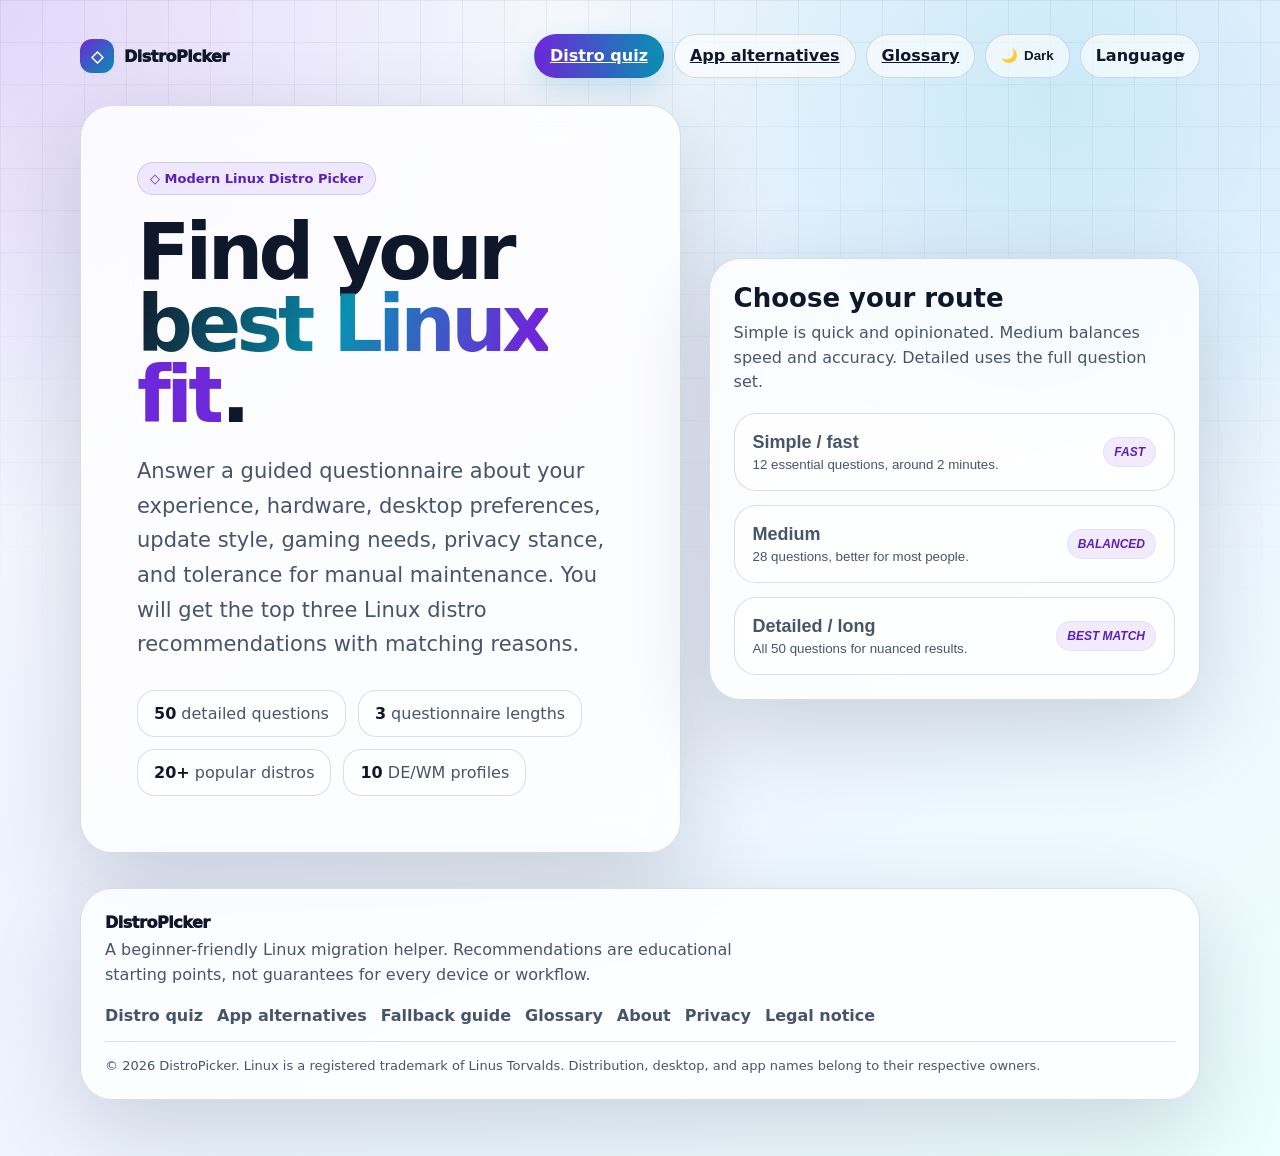
==== index.html @ f14f1df2 "updated root directory" ====
<!doctype html>
<html lang="en">
<head>
  <meta charset="utf-8" />
  <meta name="viewport" content="width=device-width, initial-scale=1" />
  <title data-i18n="index.title">Linux Distro Helper</title>
  <script src="js/theme-init.js"></script>
  <link rel="stylesheet" href="css/index.css" />
  <link rel="stylesheet" href="css/theme.css?v=20260524-language-card-clickable" />
  <script src="js/i18n.js?v=20260524-live-locales" defer></script>
  <script src="js/theme.js" defer></script>
  <script src="js/index.js" defer></script>
</head>
<body>
  <main class="shell">
    <nav class="nav">
      <a class="brand" href="index.html"><span class="mark">◇</span><span data-i18n="common.brand">DistroPicker</span></a>
      <div class="nav-links">
        <a class="btn primary" href="index.html" data-i18n="common.distro_quiz">Distro quiz</a>
        <a class="btn" href="html/alternatives.html" data-i18n="common.app_alternatives">App alternatives</a>
        <a class="btn" href="html/glossary.html" data-i18n="common.glossary">Glossary</a>
      
        <button class="btn theme-toggle" type="button" data-theme-toggle aria-label="Switch theme" data-i18n-attr-aria-label="common.switch_theme"><span class="theme-icon" aria-hidden="true">☀️</span><span class="theme-label" data-i18n="common.theme">Theme</span></button><label class="btn language-toggle"><span data-i18n="common.language_label">Language</span><select class="language-select" data-language-select aria-label="Language"><option value="en">English</option><option value="de">Deutsch</option></select></label></div>
    </nav>

    <section id="home" class="hero">
      <div class="intro glass">
        <div class="eyebrow" data-i18n="index.eyebrow">◇ Modern Linux Distro Picker</div>
        <h1 data-i18n-html="index.hero_title">Find your <span class="gradient">best Linux fit</span>.</h1>
        <p class="lead" data-i18n="index.lead">Answer a guided questionnaire about your experience, hardware, desktop preferences, update style, gaming needs, privacy stance, and tolerance for manual maintenance. You will get the top three Linux distro recommendations with matching reasons.</p>
        <div class="stats">
          <div class="stat"><strong>50</strong> <span data-i18n="index.stat_questions">detailed questions</span></div>
          <div class="stat"><strong>3</strong> <span data-i18n="index.stat_lengths">questionnaire lengths</span></div>
          <div class="stat"><strong>20+</strong> <span data-i18n="index.stat_distros">popular distros</span></div>
          <div class="stat"><strong>10</strong> <span data-i18n="index.stat_profiles">DE/WM profiles</span></div>
        </div>
      </div>
      <aside class="mode-card glass">
        <h2 data-i18n="index.route_title">Choose your route</h2>
        <p data-i18n="index.route_text">Simple is quick and opinionated. Medium balances speed and accuracy. Detailed uses the full question set.</p>
        <div class="modes">
          <button class="mode" data-mode="simple"><span><b data-i18n="index.mode_simple">Simple / fast</b><span data-i18n="index.mode_simple_desc">12 essential questions, around 2 minutes.</span></span><i class="pill" data-i18n="index.mode_simple_pill">FAST</i></button>
          <button class="mode" data-mode="medium"><span><b data-i18n="index.mode_medium">Medium</b><span data-i18n="index.mode_medium_desc">28 questions, better for most people.</span></span><i class="pill" data-i18n="index.mode_medium_pill">BALANCED</i></button>
          <button class="mode" data-mode="detailed"><span><b data-i18n="index.mode_detailed">Detailed / long</b><span data-i18n="index.mode_detailed_desc">All 50 questions for nuanced results.</span></span><i class="pill" data-i18n="index.mode_detailed_pill">BEST MATCH</i></button>
        </div>
      </aside>
    </section>

    <section id="app" class="app">
      <article class="question-card glass">
        <div class="topbar">
          <div class="progress-wrap"><div id="progress" class="progress"></div></div>
          <div id="counter" class="counter"></div>
        </div>
        <div id="questionType" class="question-type"></div>
        <h2 id="question" class="question"></h2>
        <p id="hint" class="hint"></p>
        <div id="answers" class="answers"></div>
        <div class="controls">
          <button id="backBtn" class="btn" data-i18n="index.back">Back</button>
          <button id="restartBtn" class="btn" data-i18n="index.restart">Restart</button>
        </div>
      </article>
    </section>

    <section id="results" class="results">
      <div class="results-head glass">
        <h2 data-i18n="index.results_title">Your top three distros</h2>
        <p data-i18n="index.results_intro">Scores are preference matches, not objective quality rankings. If two results are close, pick based on community, desktop polish, and whether you prefer stable releases or newer packages.</p>
      </div>
      <div id="resultGrid" class="result-grid"></div>
      <div id="compatNotes" class="other-matches glass"></div>
      <div class="other-matches glass">
        <h3 data-i18n="index.other_matches">Other strong matches</h3>
        <div id="otherMatches" class="mini-list"></div>
        <div class="controls"><button id="againBtn" class="btn primary" data-i18n="index.take_again">Take it again</button></div>
      </div>
    </section>


    <footer class="site-footer glass">
      <div class="footer-top">
        <div>
          <div class="footer-brand" data-i18n="common.brand">DistroPicker</div>
          <p class="footer-text" data-i18n="common.footer_text">A beginner-friendly Linux migration helper. Recommendations are educational starting points, not guarantees for every device or workflow.</p>
        </div>
        <nav class="footer-links" aria-label="Footer navigation" data-i18n-attr-aria-label="common.footer_aria">
          <a href="index.html" data-i18n="common.distro_quiz">Distro quiz</a>
          <a href="html/alternatives.html" data-i18n="common.app_alternatives">App alternatives</a>
          <a href="html/fallback.html" data-i18n="common.fallback_guide">Fallback guide</a>
          <a href="html/glossary.html" data-i18n="common.glossary">Glossary</a>
          <a href="html/about.html" data-i18n="common.about">About</a>
          <a href="html/privacy.html" data-i18n="common.privacy">Privacy</a>
          <a href="html/legal.html" data-i18n="common.legal_notice">Legal notice</a>
        </nav>
      </div>
      <div class="footer-bottom" data-i18n="common.footer_bottom">© 2026 DistroPicker. Linux is a registered trademark of Linus Torvalds. Distribution, desktop, and app names belong to their respective owners.</div>
    </footer>
  </main>

</body>
</html>
---- css/index.css ----
:root {
      color-scheme: dark;
      --bg: #080b12;
      --panel: rgba(15, 23, 42, .76);
      --panel-strong: rgba(15, 23, 42, .94);
      --text: #e5eefb;
      --muted: #94a3b8;
      --line: rgba(148, 163, 184, .22);
      --accent: #7c3aed;
      --accent-2: #06b6d4;
      --good: #22c55e;
      --warn: #f59e0b;
      --danger: #fb7185;
      --shadow: 0 30px 100px rgba(0, 0, 0, .45);
      font-family: Inter, ui-sans-serif, system-ui, -apple-system, BlinkMacSystemFont, "Segoe UI", sans-serif;
    }

    * { box-sizing: border-box; }
    body {
      margin: 0;
      min-height: 100vh;
      background:
        radial-gradient(circle at top left, rgba(124, 58, 237, .35), transparent 34rem),
        radial-gradient(circle at 80% 10%, rgba(6, 182, 212, .24), transparent 30rem),
        linear-gradient(145deg, #05070d 0%, #111827 48%, #020617 100%);
      color: var(--text);
    }

    body::before {
      content: "";
      position: fixed;
      inset: 0;
      pointer-events: none;
      background-image: linear-gradient(rgba(255,255,255,.035) 1px, transparent 1px), linear-gradient(90deg, rgba(255,255,255,.035) 1px, transparent 1px);
      background-size: 42px 42px;
      mask-image: linear-gradient(to bottom, black, transparent 78%);
    }

    a { color: inherit; }
    .shell { width: min(1120px, calc(100% - 32px)); margin: 0 auto; padding: 34px 0 56px; position: relative; }
    .nav { display: flex; justify-content: space-between; align-items: center; gap: 16px; margin-bottom: 26px; }
    .brand { display: inline-flex; align-items: center; gap: 10px; font-weight: 950; letter-spacing: -.03em; text-decoration: none; }
    .mark { width: 34px; height: 34px; display: grid; place-items: center; border-radius: 12px; background: linear-gradient(135deg, var(--accent), var(--accent-2)); }
    .nav-links { display: flex; gap: 10px; flex-wrap: wrap; }
    .hero { display: grid; grid-template-columns: 1.1fr .9fr; gap: 28px; align-items: center; min-height: calc(100vh - 150px); }
    .glass { border: 1px solid var(--line); background: var(--panel); box-shadow: var(--shadow); backdrop-filter: blur(22px); border-radius: 32px; }
    .intro { padding: clamp(28px, 5vw, 56px); }
    .eyebrow { display: inline-flex; gap: 8px; align-items: center; padding: 8px 12px; border: 1px solid var(--line); border-radius: 999px; color: #c4b5fd; background: rgba(124, 58, 237, .13); font-weight: 700; font-size: 13px; }
    h1 { font-size: clamp(42px, 7vw, 78px); line-height: .92; letter-spacing: -.06em; margin: 22px 0; }
    .gradient { background: linear-gradient(110deg, #fff, #a5f3fc 40%, #c4b5fd 78%); -webkit-background-clip: text; background-clip: text; color: transparent; }
    .lead { color: var(--muted); font-size: clamp(17px, 2vw, 21px); line-height: 1.65; max-width: 62ch; }
    .stats { display: flex; flex-wrap: wrap; gap: 12px; margin-top: 28px; }
    .stat { padding: 13px 16px; border-radius: 18px; border: 1px solid var(--line); background: rgba(255,255,255,.04); color: #cbd5e1; }
    .stat strong { color: #fff; }

    .mode-card { padding: 24px; }
    .mode-card h2 { margin: 0 0 8px; font-size: 26px; }
    .mode-card p { color: var(--muted); margin-top: 0; line-height: 1.55; }
    .modes { display: grid; gap: 14px; margin-top: 18px; }
    .mode { width: 100%; text-align: left; cursor: pointer; border: 1px solid var(--line); color: var(--text); background: rgba(255,255,255,.045); border-radius: 22px; padding: 18px; display: grid; grid-template-columns: 1fr auto; gap: 10px; align-items: center; transition: .2s ease; }
    .mode:hover { transform: translateY(-2px); border-color: rgba(165, 243, 252, .55); background: rgba(6, 182, 212, .12); }
    .mode b { display: block; font-size: 18px; margin-bottom: 4px; }
    .mode span { color: var(--muted); }
    .pill { border-radius: 999px; padding: 7px 10px; background: rgba(124, 58, 237, .18); color: #ddd6fe; border: 1px solid rgba(196, 181, 253, .25); font-weight: 800; font-size: 12px; }

    .app { display: none; min-height: calc(100vh - 88px); align-items: center; }
    .question-card { width: min(860px, 100%); margin: 0 auto; padding: clamp(22px, 4vw, 42px); }
    .topbar { display: flex; justify-content: space-between; align-items: center; gap: 16px; margin-bottom: 26px; }
    .progress-wrap { flex: 1; height: 10px; border-radius: 999px; background: rgba(148,163,184,.18); overflow: hidden; }
    .progress { height: 100%; width: 0%; border-radius: inherit; background: linear-gradient(90deg, var(--accent), var(--accent-2)); transition: width .25s ease; }
    .counter { color: #cbd5e1; font-weight: 800; white-space: nowrap; }
    .question-type { color: #67e8f9; text-transform: uppercase; letter-spacing: .16em; font-size: 12px; font-weight: 900; }
    .question { font-size: clamp(27px, 4vw, 44px); line-height: 1.08; letter-spacing: -.04em; margin: 10px 0 12px; }
    .hint { color: var(--muted); margin-bottom: 24px; line-height: 1.55; }

    .term { position: relative; display: inline-flex; align-items: center; gap: 4px; border-bottom: 1px dotted rgba(165, 243, 252, .75); color: #dff7ff; cursor: help; }
    .term::after { content: "?"; display: inline-grid; place-items: center; width: 15px; height: 15px; border-radius: 999px; font-size: 10px; font-weight: 950; color: #0f172a; background: #67e8f9; }
    .term:hover::before, .term:focus::before { content: attr(data-tip); position: absolute; z-index: 20; left: 0; bottom: calc(100% + 10px); width: min(310px, 80vw); padding: 10px 12px; border: 1px solid rgba(165, 243, 252, .45); border-radius: 14px; background: rgba(2, 6, 23, .97); color: #e5eefb; box-shadow: 0 18px 50px rgba(0,0,0,.45); font-size: 13px; line-height: 1.4; font-weight: 650; letter-spacing: 0; text-transform: none; }
    .answers { display: grid; gap: 12px; }
    .answer { border: 1px solid var(--line); border-radius: 20px; padding: 17px 18px; background: rgba(255,255,255,.045); color: var(--text); cursor: pointer; text-align: left; transition: .18s ease; font-size: 16px; }
    .answer:hover { transform: translateX(4px); border-color: rgba(6, 182, 212, .55); background: rgba(6, 182, 212, .105); }
    .controls { display: flex; justify-content: space-between; gap: 12px; margin-top: 24px; }
    .btn { border: 1px solid var(--line); border-radius: 999px; padding: 12px 18px; background: rgba(255,255,255,.06); color: var(--text); cursor: pointer; font-weight: 800; }
    .btn:hover { border-color: rgba(255,255,255,.42); }
    .btn.primary { background: linear-gradient(90deg, var(--accent), var(--accent-2)); border: 0; color: white; }

    .results { display: none; padding: 42px 0; }
    .results-head { padding: 34px; margin-bottom: 18px; }
    .results-head h2 { font-size: clamp(34px, 5vw, 58px); line-height: .95; letter-spacing: -.05em; margin: 0 0 12px; }
    .results-head p { color: var(--muted); line-height: 1.6; margin: 0; }
    .result-grid { display: grid; grid-template-columns: repeat(3, 1fr); gap: 16px; }
    .distro { padding: 24px; position: relative; overflow: hidden; }
    .rank { color: #a5f3fc; font-weight: 950; letter-spacing: .1em; font-size: 12px; }
    .distro h3 { margin: 10px 0 6px; font-size: 28px; }
    .distro h3 a, .combo strong a { color: inherit; text-decoration: none; }
    .distro h3 a:hover, .combo strong a:hover { color: #67e8f9; text-decoration: underline; }
    .score { position: absolute; top: 22px; right: 22px; width: 58px; height: 58px; border-radius: 50%; display: grid; place-items: center; background: conic-gradient(from 180deg, var(--accent), var(--accent-2)); font-weight: 950; }
    .desc { color: var(--muted); line-height: 1.55; min-height: 78px; }
    .combo { margin: 16px 0; padding: 14px; border: 1px solid rgba(6, 182, 212, .28); border-radius: 18px; background: rgba(6, 182, 212, .09); }
    .combo small { display: block; color: #67e8f9; text-transform: uppercase; letter-spacing: .12em; font-weight: 950; font-size: 11px; margin-bottom: 5px; }
    .combo strong { display: block; font-size: 18px; }
    .combo span { display: block; color: var(--muted); line-height: 1.45; margin-top: 4px; }
    .combo .combo-kind { display: inline; color: #cbd5e1; font-size: 13px; }
    .tags { display: flex; flex-wrap: wrap; gap: 8px; margin-top: 14px; }
    .tag { font-size: 12px; font-weight: 800; color: #dbeafe; padding: 7px 9px; border-radius: 999px; background: rgba(59, 130, 246, .15); border: 1px solid rgba(147, 197, 253, .18); }
    .other-matches { margin-top: 18px; padding: 24px; }
    .other-matches h3 { margin-top: 0; }
    .mini-list { display: grid; grid-template-columns: repeat(2, 1fr); gap: 10px; color: #cbd5e1; }
    .mini { display: flex; justify-content: space-between; gap: 12px; border-bottom: 1px solid var(--line); padding: 10px 0; }
    .mini.compat-note-item { display: block; }
    .compat-note-text { color: #94a3b8; line-height: 1.5; }


    .site-footer { margin-top: 34px; padding: 24px; display: grid; gap: 16px; }
    .footer-top { display: flex; justify-content: space-between; gap: 18px; flex-wrap: wrap; align-items: flex-start; }
    .footer-brand { font-weight: 950; letter-spacing: -.03em; }
    .footer-text { color: var(--muted); line-height: 1.55; max-width: 62ch; margin: 6px 0 0; }
    .footer-links { display: flex; flex-wrap: wrap; gap: 10px 14px; }
    .footer-links a { color: #cbd5e1; text-decoration: none; font-weight: 800; }
    .footer-links a:hover { color: #67e8f9; text-decoration: underline; }
    .footer-bottom { border-top: 1px solid var(--line); padding-top: 14px; color: var(--muted); font-size: 13px; line-height: 1.5; }
    @media (max-width: 860px) {
      .hero { grid-template-columns: 1fr; min-height: auto; }
      .result-grid { grid-template-columns: 1fr; }
      .mini-list { grid-template-columns: 1fr; }
      .shell { padding: 24px 0; }
      .nav { align-items: flex-start; flex-direction: column; }
    }
---- css/theme.css ----
:root {
  --theme-focus: rgba(6, 182, 212, .24);
}

html[data-theme="light"] {
  color-scheme: light;
  --bg: #f8fafc;
  --panel: rgba(255, 255, 255, .82);
  --panel-strong: rgba(255, 255, 255, .96);
  --text: #0f172a;
  --muted: #475569;
  --line: rgba(15, 23, 42, .14);
  --accent: #6d28d9;
  --accent-2: #0891b2;
  --good: #15803d;
  --warn: #b45309;
  --danger: #be123c;
  --shadow: 0 30px 90px rgba(15, 23, 42, .16);
}

html[data-theme="light"] body {
  background:
    radial-gradient(circle at top left, rgba(124, 58, 237, .18), transparent 34rem),
    radial-gradient(circle at 82% 8%, rgba(6, 182, 212, .16), transparent 30rem),
    linear-gradient(145deg, #f8fafc 0%, #eef2ff 48%, #ecfeff 100%);
}

html[data-theme="light"] body::before {
  background-image:
    linear-gradient(rgba(15, 23, 42, .055) 1px, transparent 1px),
    linear-gradient(90deg, rgba(15, 23, 42, .055) 1px, transparent 1px);
}

/* Keep the header visually locked in place across pages with different content widths. */
.nav {
  width: min(1120px, calc(100vw - 32px));
  max-width: calc(100vw - 32px);
  margin-inline: auto;
  min-height: 44px;
}

.brand {
  flex: 0 0 auto;
  min-height: 44px;
}

.nav-links {
  align-items: center;
}

.nav-links .btn {
  display: inline-flex;
  align-items: center;
  justify-content: center;
  min-height: 44px;
  padding: 10px 15px;
  border: 1px solid var(--line);
  text-align: center;
  line-height: 1.15;
  white-space: nowrap;
}

.nav-links .btn.primary {
  border-color: transparent;
}

.theme-toggle,
.language-toggle {
  gap: 8px;
}

.language-toggle {
  position: relative;
  padding-right: 34px;
  cursor: pointer;
}

.language-toggle span {
  white-space: nowrap;
}

.language-select {
  position: absolute;
  inset: 0;
  width: 100%;
  height: 100%;
  min-width: 100%;
  border: 0;
  border-radius: 999px;
  padding: 0;
  opacity: 0;
  cursor: pointer;
  font: inherit;
  outline: none;
  appearance: auto;
}

.language-toggle::after {
  content: "▾";
  position: absolute;
  right: 14px;
  top: 50%;
  transform: translateY(-52%);
  pointer-events: none;
  font-size: 12px;
  opacity: .8;
}

.language-select:focus-visible {
  outline: 3px solid var(--theme-focus);
  outline-offset: 3px;
  border-radius: 8px;
}

.theme-toggle .theme-icon {
  width: 1.1em;
  text-align: center;
}

.theme-toggle:focus-visible {
  outline: 3px solid var(--theme-focus);
  outline-offset: 3px;
}

html[data-theme="light"] .gradient {
  background: linear-gradient(110deg, #111827, #0891b2 42%, #6d28d9 78%);
  -webkit-background-clip: text;
  background-clip: text;
  color: transparent;
}

html[data-theme="light"] .eyebrow,
html[data-theme="light"] .pill {
  color: #5b21b6;
  background: rgba(124, 58, 237, .10);
}

html[data-theme="light"] .btn,
html[data-theme="light"] .chip,
html[data-theme="light"] .mode,
html[data-theme="light"] .answer,
html[data-theme="light"] .card,
html[data-theme="light"] .app,
html[data-theme="light"] .stat {
  background: rgba(255, 255, 255, .62);
}

html[data-theme="light"] .btn.primary,
html[data-theme="light"] .mark {
  color: #fff;
}

html[data-theme="light"] .btn.primary {
  background: linear-gradient(90deg, var(--accent), var(--accent-2));
  border-color: transparent;
  box-shadow: 0 10px 28px rgba(8, 145, 178, .18);
}

html[data-theme="light"] .stat,
html[data-theme="light"] .counter,
html[data-theme="light"] .footer-links a,
html[data-theme="light"] .footer-bottom,
html[data-theme="light"] .mini,
html[data-theme="light"] .chip,
html[data-theme="light"] .app-desc {
  color: #475569;
}

html[data-theme="light"] .stat strong,
html[data-theme="light"] .chip.active,
html[data-theme="light"] .card h2,
html[data-theme="light"] .card h3,
html[data-theme="light"] .distro h3,
html[data-theme="light"] .combo strong {
  color: #0f172a;
}

html[data-theme="light"] .question-type,
html[data-theme="light"] .category,
html[data-theme="light"] .meta,
html[data-theme="light"] .rank,
html[data-theme="light"] .combo small {
  color: #0e7490;
}

html[data-theme="light"] .tag,
html[data-theme="light"] .term-links a,
html[data-theme="light"] .links a {
  color: #1e3a8a;
  background: rgba(59, 130, 246, .10);
}

html[data-theme="light"] .notice,
html[data-theme="light"] .callout {
  color: #92400e;
  background: rgba(245, 158, 11, .12);
}

html[data-theme="light"] input,
html[data-theme="light"] select {
  background: rgba(255, 255, 255, .72);
}

html[data-theme="light"] .language-select {
  background: transparent;
}

html[data-theme="light"] .term {
  color: #0e7490;
}

html[data-theme="light"] .term:hover::before,
html[data-theme="light"] .term:focus::before {
  background: rgba(255, 255, 255, .98);
  color: #0f172a;
}
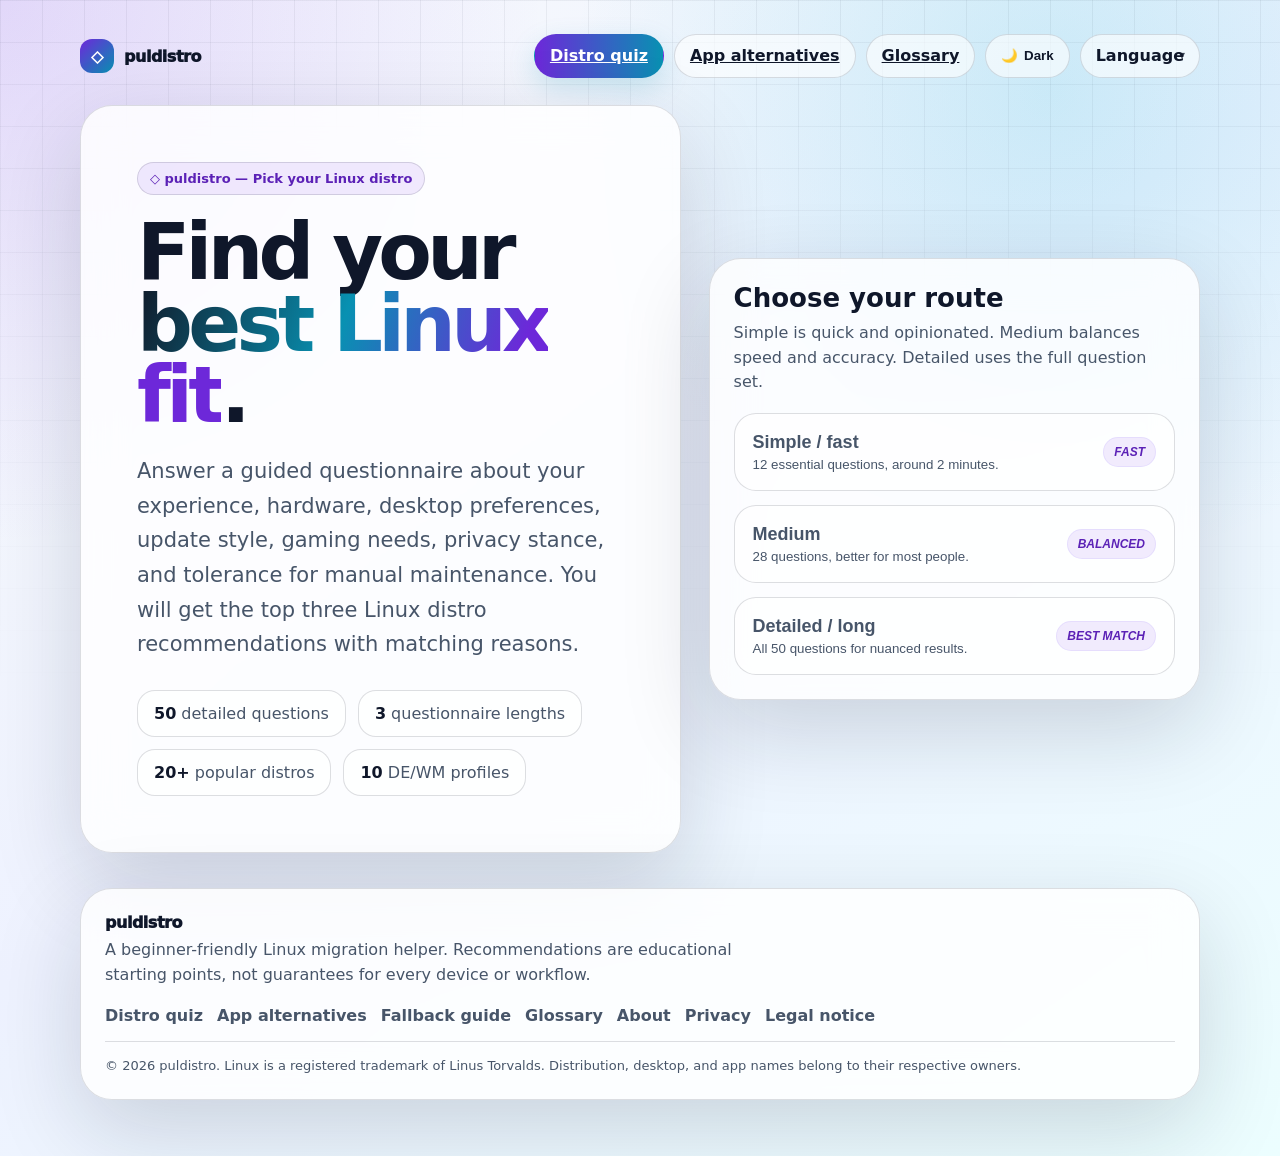
==== commit d5ebdb65: "updated name to puldistro" ====
--- a/index.html
+++ b/index.html
@@ -3,7 +3,7 @@
 <head>
   <meta charset="utf-8" />
   <meta name="viewport" content="width=device-width, initial-scale=1" />
-  <title data-i18n="index.title">Linux Distro Helper</title>
+  <title data-i18n="index.title">puldistro</title>
   <script src="js/theme-init.js"></script>
   <link rel="stylesheet" href="css/index.css" />
   <link rel="stylesheet" href="css/theme.css?v=20260524-language-card-clickable" />
@@ -14,7 +14,7 @@
 <body>
   <main class="shell">
     <nav class="nav">
-      <a class="brand" href="index.html"><span class="mark">◇</span><span data-i18n="common.brand">DistroPicker</span></a>
+      <a class="brand" href="index.html"><span class="mark">◇</span><span data-i18n="common.brand">puldistro</span></a>
       <div class="nav-links">
         <a class="btn primary" href="index.html" data-i18n="common.distro_quiz">Distro quiz</a>
         <a class="btn" href="html/alternatives.html" data-i18n="common.app_alternatives">App alternatives</a>
@@ -25,7 +25,7 @@
 
     <section id="home" class="hero">
       <div class="intro glass">
-        <div class="eyebrow" data-i18n="index.eyebrow">◇ Modern Linux Distro Picker</div>
+        <div class="eyebrow" data-i18n="index.eyebrow">◇ puldistro — Pick your Linux distro</div>
         <h1 data-i18n-html="index.hero_title">Find your <span class="gradient">best Linux fit</span>.</h1>
         <p class="lead" data-i18n="index.lead">Answer a guided questionnaire about your experience, hardware, desktop preferences, update style, gaming needs, privacy stance, and tolerance for manual maintenance. You will get the top three Linux distro recommendations with matching reasons.</p>
         <div class="stats">
@@ -81,7 +81,7 @@
     <footer class="site-footer glass">
       <div class="footer-top">
         <div>
-          <div class="footer-brand" data-i18n="common.brand">DistroPicker</div>
+          <div class="footer-brand" data-i18n="common.brand">puldistro</div>
           <p class="footer-text" data-i18n="common.footer_text">A beginner-friendly Linux migration helper. Recommendations are educational starting points, not guarantees for every device or workflow.</p>
         </div>
         <nav class="footer-links" aria-label="Footer navigation" data-i18n-attr-aria-label="common.footer_aria">
@@ -94,7 +94,7 @@
           <a href="html/legal.html" data-i18n="common.legal_notice">Legal notice</a>
         </nav>
       </div>
-      <div class="footer-bottom" data-i18n="common.footer_bottom">© 2026 DistroPicker. Linux is a registered trademark of Linus Torvalds. Distribution, desktop, and app names belong to their respective owners.</div>
+      <div class="footer-bottom" data-i18n="common.footer_bottom">© 2026 puldistro. Linux is a registered trademark of Linus Torvalds. Distribution, desktop, and app names belong to their respective owners.</div>
     </footer>
   </main>
 
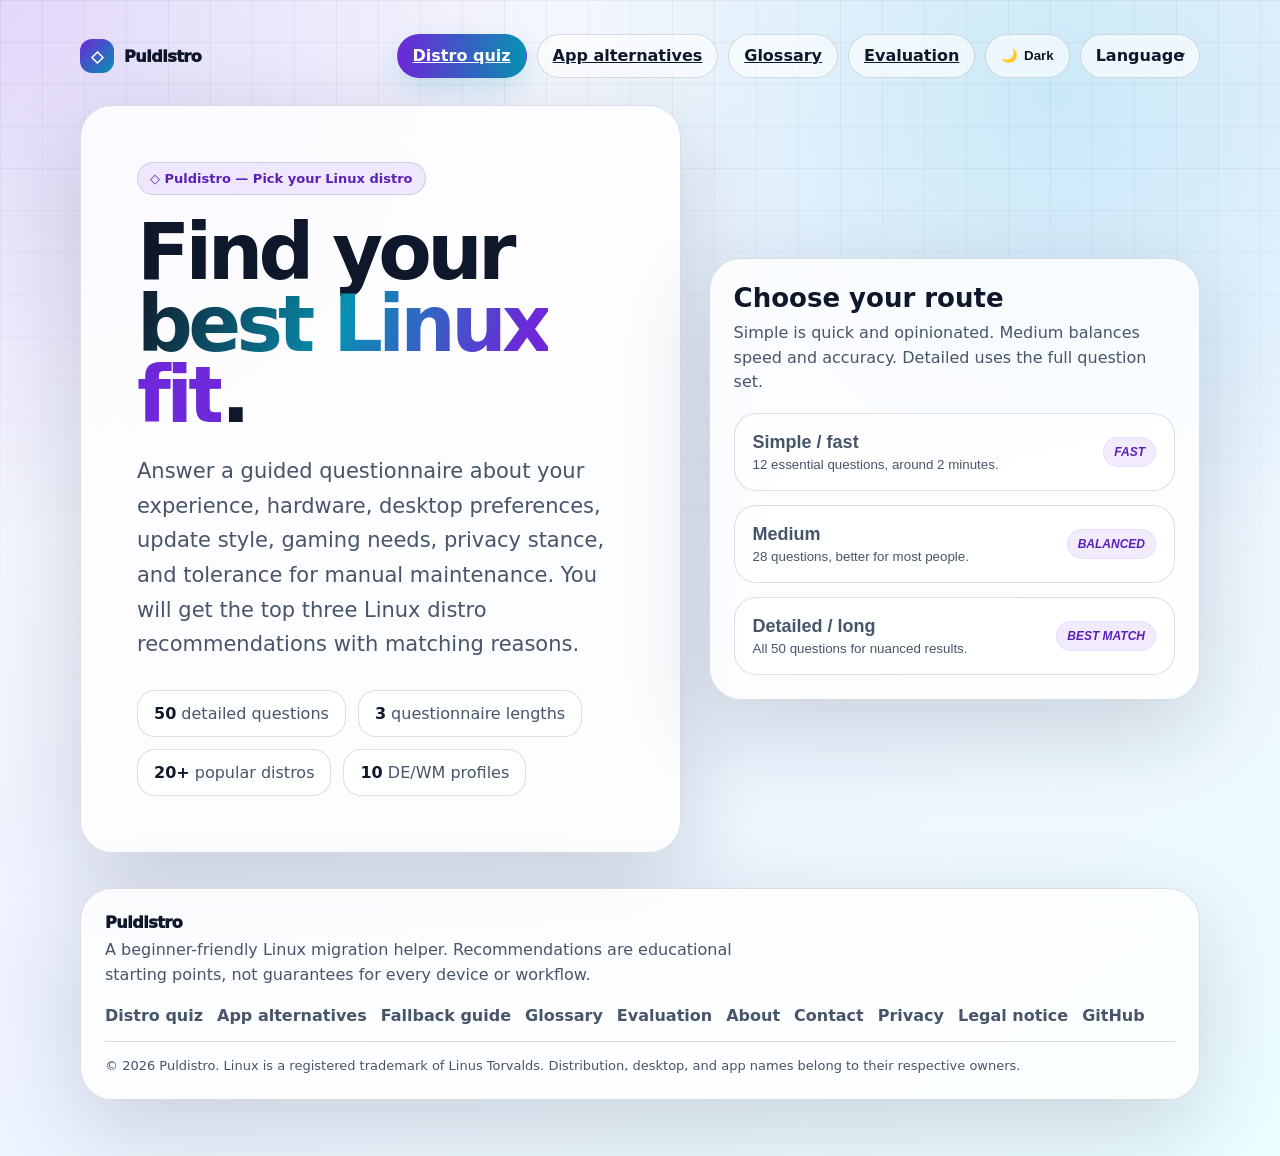
==== commit 1c2fd9c1: "feat: Add contact and evaluation pages - feat: Add contact and evaluation pages with matching styles" ====
--- a/index.html
+++ b/index.html
@@ -3,29 +3,30 @@
 <head>
   <meta charset="utf-8" />
   <meta name="viewport" content="width=device-width, initial-scale=1" />
-  <title data-i18n="index.title">puldistro</title>
+  <link rel="icon" type="image/svg+xml" href="favicon.svg" />
+  <title data-i18n="index.title">Puldistro</title>
   <script src="js/theme-init.js"></script>
   <link rel="stylesheet" href="css/index.css" />
-  <link rel="stylesheet" href="css/theme.css?v=20260524-language-card-clickable" />
+  <link rel="stylesheet" href="css/theme.css?v=20260524-no-cursor-effect" />
   <script src="js/i18n.js?v=20260524-live-locales" defer></script>
-  <script src="js/theme.js" defer></script>
+  <script src="js/theme.js?v=20260524-no-cursor-effect" defer></script>
   <script src="js/index.js" defer></script>
 </head>
 <body>
   <main class="shell">
     <nav class="nav">
-      <a class="brand" href="index.html"><span class="mark">◇</span><span data-i18n="common.brand">puldistro</span></a>
+      <a class="brand" href="index.html"><span class="mark">◇</span><span data-i18n="common.brand">Puldistro</span></a>
       <div class="nav-links">
         <a class="btn primary" href="index.html" data-i18n="common.distro_quiz">Distro quiz</a>
         <a class="btn" href="html/alternatives.html" data-i18n="common.app_alternatives">App alternatives</a>
-        <a class="btn" href="html/glossary.html" data-i18n="common.glossary">Glossary</a>
+        <a class="btn" href="html/glossary.html" data-i18n="common.glossary">Glossary</a><a class="btn" href="html/evaluation.html" data-i18n="common.evaluation">Evaluation</a>
       
         <button class="btn theme-toggle" type="button" data-theme-toggle aria-label="Switch theme" data-i18n-attr-aria-label="common.switch_theme"><span class="theme-icon" aria-hidden="true">☀️</span><span class="theme-label" data-i18n="common.theme">Theme</span></button><label class="btn language-toggle"><span data-i18n="common.language_label">Language</span><select class="language-select" data-language-select aria-label="Language"><option value="en">English</option><option value="de">Deutsch</option></select></label></div>
     </nav>
 
     <section id="home" class="hero">
       <div class="intro glass">
-        <div class="eyebrow" data-i18n="index.eyebrow">◇ puldistro — Pick your Linux distro</div>
+        <div class="eyebrow" data-i18n="index.eyebrow">◇ Puldistro — Pick your Linux distro</div>
         <h1 data-i18n-html="index.hero_title">Find your <span class="gradient">best Linux fit</span>.</h1>
         <p class="lead" data-i18n="index.lead">Answer a guided questionnaire about your experience, hardware, desktop preferences, update style, gaming needs, privacy stance, and tolerance for manual maintenance. You will get the top three Linux distro recommendations with matching reasons.</p>
         <div class="stats">
@@ -81,20 +82,22 @@
     <footer class="site-footer glass">
       <div class="footer-top">
         <div>
-          <div class="footer-brand" data-i18n="common.brand">puldistro</div>
+          <div class="footer-brand" data-i18n="common.brand">Puldistro</div>
           <p class="footer-text" data-i18n="common.footer_text">A beginner-friendly Linux migration helper. Recommendations are educational starting points, not guarantees for every device or workflow.</p>
         </div>
         <nav class="footer-links" aria-label="Footer navigation" data-i18n-attr-aria-label="common.footer_aria">
           <a href="index.html" data-i18n="common.distro_quiz">Distro quiz</a>
           <a href="html/alternatives.html" data-i18n="common.app_alternatives">App alternatives</a>
           <a href="html/fallback.html" data-i18n="common.fallback_guide">Fallback guide</a>
-          <a href="html/glossary.html" data-i18n="common.glossary">Glossary</a>
+          <a href="html/glossary.html" data-i18n="common.glossary">Glossary</a><a href="html/evaluation.html" data-i18n="common.evaluation">Evaluation</a>
           <a href="html/about.html" data-i18n="common.about">About</a>
+          <a href="html/contact.html" data-i18n="common.contact">Contact</a>
           <a href="html/privacy.html" data-i18n="common.privacy">Privacy</a>
           <a href="html/legal.html" data-i18n="common.legal_notice">Legal notice</a>
+          <a href="https://github.com/firstp1ck/puldistro" target="_blank" rel="noopener noreferrer" data-i18n="common.github">GitHub</a>
         </nav>
       </div>
-      <div class="footer-bottom" data-i18n="common.footer_bottom">© 2026 puldistro. Linux is a registered trademark of Linus Torvalds. Distribution, desktop, and app names belong to their respective owners.</div>
+      <div class="footer-bottom" data-i18n="common.footer_bottom">© 2026 Puldistro. Linux is a registered trademark of Linus Torvalds. Distribution, desktop, and app names belong to their respective owners.</div>
     </footer>
   </main>
 
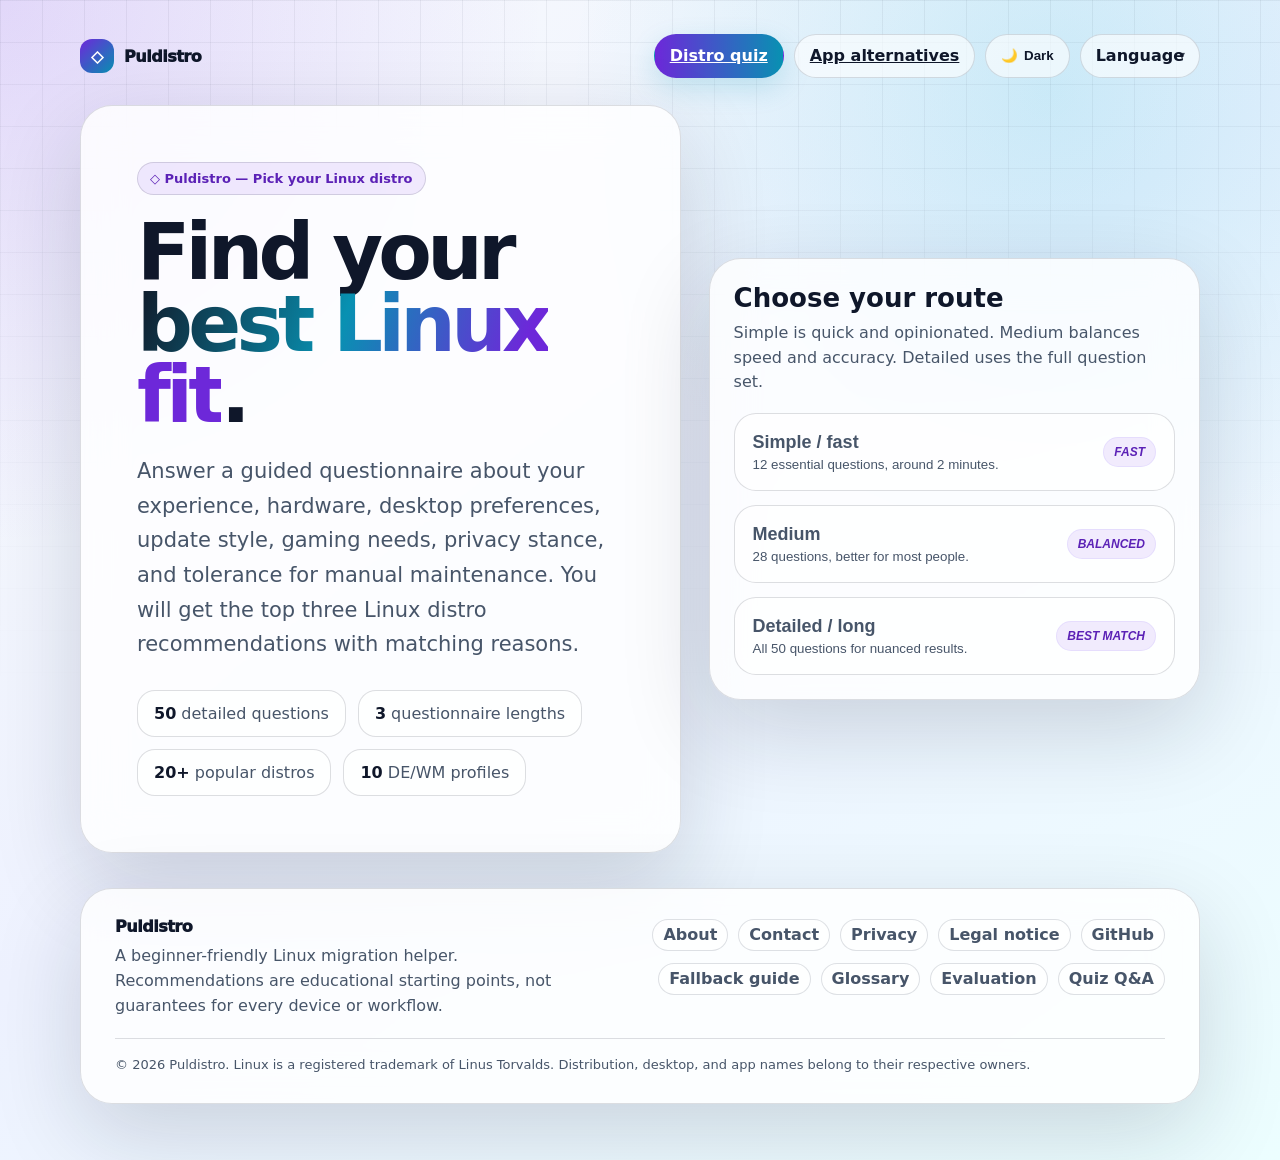
==== commit ea7f5dfe: "feat: add searchable quiz Q&A page - feat: add a quiz Q&A page with all questions, answers, and scor" ====
--- a/index.html
+++ b/index.html
@@ -7,9 +7,10 @@
   <title data-i18n="index.title">Puldistro</title>
   <script src="js/theme-init.js"></script>
   <link rel="stylesheet" href="css/index.css" />
-  <link rel="stylesheet" href="css/theme.css?v=20260524-no-cursor-effect" />
+  <link rel="stylesheet" href="css/theme.css?v=20260524-footer-style" />
   <script src="js/i18n.js?v=20260524-live-locales" defer></script>
   <script src="js/theme.js?v=20260524-no-cursor-effect" defer></script>
+  <script src="js/quiz-data.js" defer></script>
   <script src="js/index.js" defer></script>
 </head>
 <body>
@@ -19,8 +20,7 @@
       <div class="nav-links">
         <a class="btn primary" href="index.html" data-i18n="common.distro_quiz">Distro quiz</a>
         <a class="btn" href="html/alternatives.html" data-i18n="common.app_alternatives">App alternatives</a>
-        <a class="btn" href="html/glossary.html" data-i18n="common.glossary">Glossary</a><a class="btn" href="html/evaluation.html" data-i18n="common.evaluation">Evaluation</a>
-      
+
         <button class="btn theme-toggle" type="button" data-theme-toggle aria-label="Switch theme" data-i18n-attr-aria-label="common.switch_theme"><span class="theme-icon" aria-hidden="true">☀️</span><span class="theme-label" data-i18n="common.theme">Theme</span></button><label class="btn language-toggle"><span data-i18n="common.language_label">Language</span><select class="language-select" data-language-select aria-label="Language"><option value="en">English</option><option value="de">Deutsch</option></select></label></div>
     </nav>
 
@@ -86,15 +86,19 @@
           <p class="footer-text" data-i18n="common.footer_text">A beginner-friendly Linux migration helper. Recommendations are educational starting points, not guarantees for every device or workflow.</p>
         </div>
         <nav class="footer-links" aria-label="Footer navigation" data-i18n-attr-aria-label="common.footer_aria">
-          <a href="index.html" data-i18n="common.distro_quiz">Distro quiz</a>
-          <a href="html/alternatives.html" data-i18n="common.app_alternatives">App alternatives</a>
-          <a href="html/fallback.html" data-i18n="common.fallback_guide">Fallback guide</a>
-          <a href="html/glossary.html" data-i18n="common.glossary">Glossary</a><a href="html/evaluation.html" data-i18n="common.evaluation">Evaluation</a>
-          <a href="html/about.html" data-i18n="common.about">About</a>
-          <a href="html/contact.html" data-i18n="common.contact">Contact</a>
-          <a href="html/privacy.html" data-i18n="common.privacy">Privacy</a>
-          <a href="html/legal.html" data-i18n="common.legal_notice">Legal notice</a>
-          <a href="https://github.com/firstp1ck/puldistro" target="_blank" rel="noopener noreferrer" data-i18n="common.github">GitHub</a>
+          <div class="footer-row">
+            <a href="html/about.html" data-i18n="common.about">About</a>
+            <a href="html/contact.html" data-i18n="common.contact">Contact</a>
+            <a href="html/privacy.html" data-i18n="common.privacy">Privacy</a>
+            <a href="html/legal.html" data-i18n="common.legal_notice">Legal notice</a>
+            <a href="https://github.com/firstp1ck/puldistro" target="_blank" rel="noopener noreferrer" data-i18n="common.github">GitHub</a>
+          </div>
+          <div class="footer-row">
+            <a href="html/fallback.html" data-i18n="common.fallback_guide">Fallback guide</a>
+            <a href="html/glossary.html" data-i18n="common.glossary">Glossary</a>
+            <a href="html/evaluation.html" data-i18n="common.evaluation">Evaluation</a>
+            <a href="html/questions.html" data-i18n="common.questions_answers">Quiz Q&A</a>
+          </div>
         </nav>
       </div>
       <div class="footer-bottom" data-i18n="common.footer_bottom">© 2026 Puldistro. Linux is a registered trademark of Linus Torvalds. Distribution, desktop, and app names belong to their respective owners.</div>
--- a/css/theme.css
+++ b/css/theme.css
@@ -214,3 +214,89 @@
   background: rgba(255, 255, 255, .98);
   color: #0f172a;
 }
+
+.site-footer {
+  gap: 20px;
+  padding: 28px 34px;
+}
+
+.footer-top {
+  display: grid;
+  grid-template-columns: minmax(280px, 1fr) auto;
+  gap: 24px 46px;
+  align-items: start;
+}
+
+.footer-brand {
+  margin-bottom: 8px;
+}
+
+.footer-text {
+  max-width: 68ch;
+}
+
+.footer-links {
+  align-items: flex-end;
+  flex-direction: column;
+  gap: 12px;
+  padding-top: 2px;
+}
+
+.footer-row {
+  display: flex;
+  flex-wrap: wrap;
+  gap: 10px;
+  justify-content: flex-end;
+}
+
+.footer-links a {
+  display: inline-flex;
+  align-items: center;
+  min-height: 32px;
+  padding: 6px 10px;
+  border: 1px solid rgba(148, 163, 184, .20);
+  border-radius: 999px;
+  background: rgba(15, 23, 42, .24);
+  line-height: 1;
+  text-decoration: none;
+  transition: border-color .18s ease, background .18s ease, color .18s ease, transform .18s ease;
+}
+
+.footer-links a:hover {
+  background: rgba(6, 182, 212, .12);
+  border-color: rgba(103, 232, 249, .40);
+  color: #67e8f9;
+  text-decoration: none;
+  transform: translateY(-1px);
+}
+
+.footer-bottom {
+  padding-top: 16px;
+}
+
+html[data-theme="light"] .footer-links a {
+  background: rgba(255, 255, 255, .58);
+  border-color: rgba(71, 85, 105, .18);
+}
+
+html[data-theme="light"] .footer-links a:hover {
+  background: rgba(8, 145, 178, .10);
+  border-color: rgba(8, 145, 178, .28);
+  color: #0e7490;
+}
+
+@media (max-width: 860px) {
+  .site-footer {
+    padding: 24px;
+  }
+
+  .footer-top {
+    grid-template-columns: 1fr;
+  }
+
+  .footer-links,
+  .footer-row {
+    align-items: flex-start;
+    justify-content: flex-start;
+  }
+}
